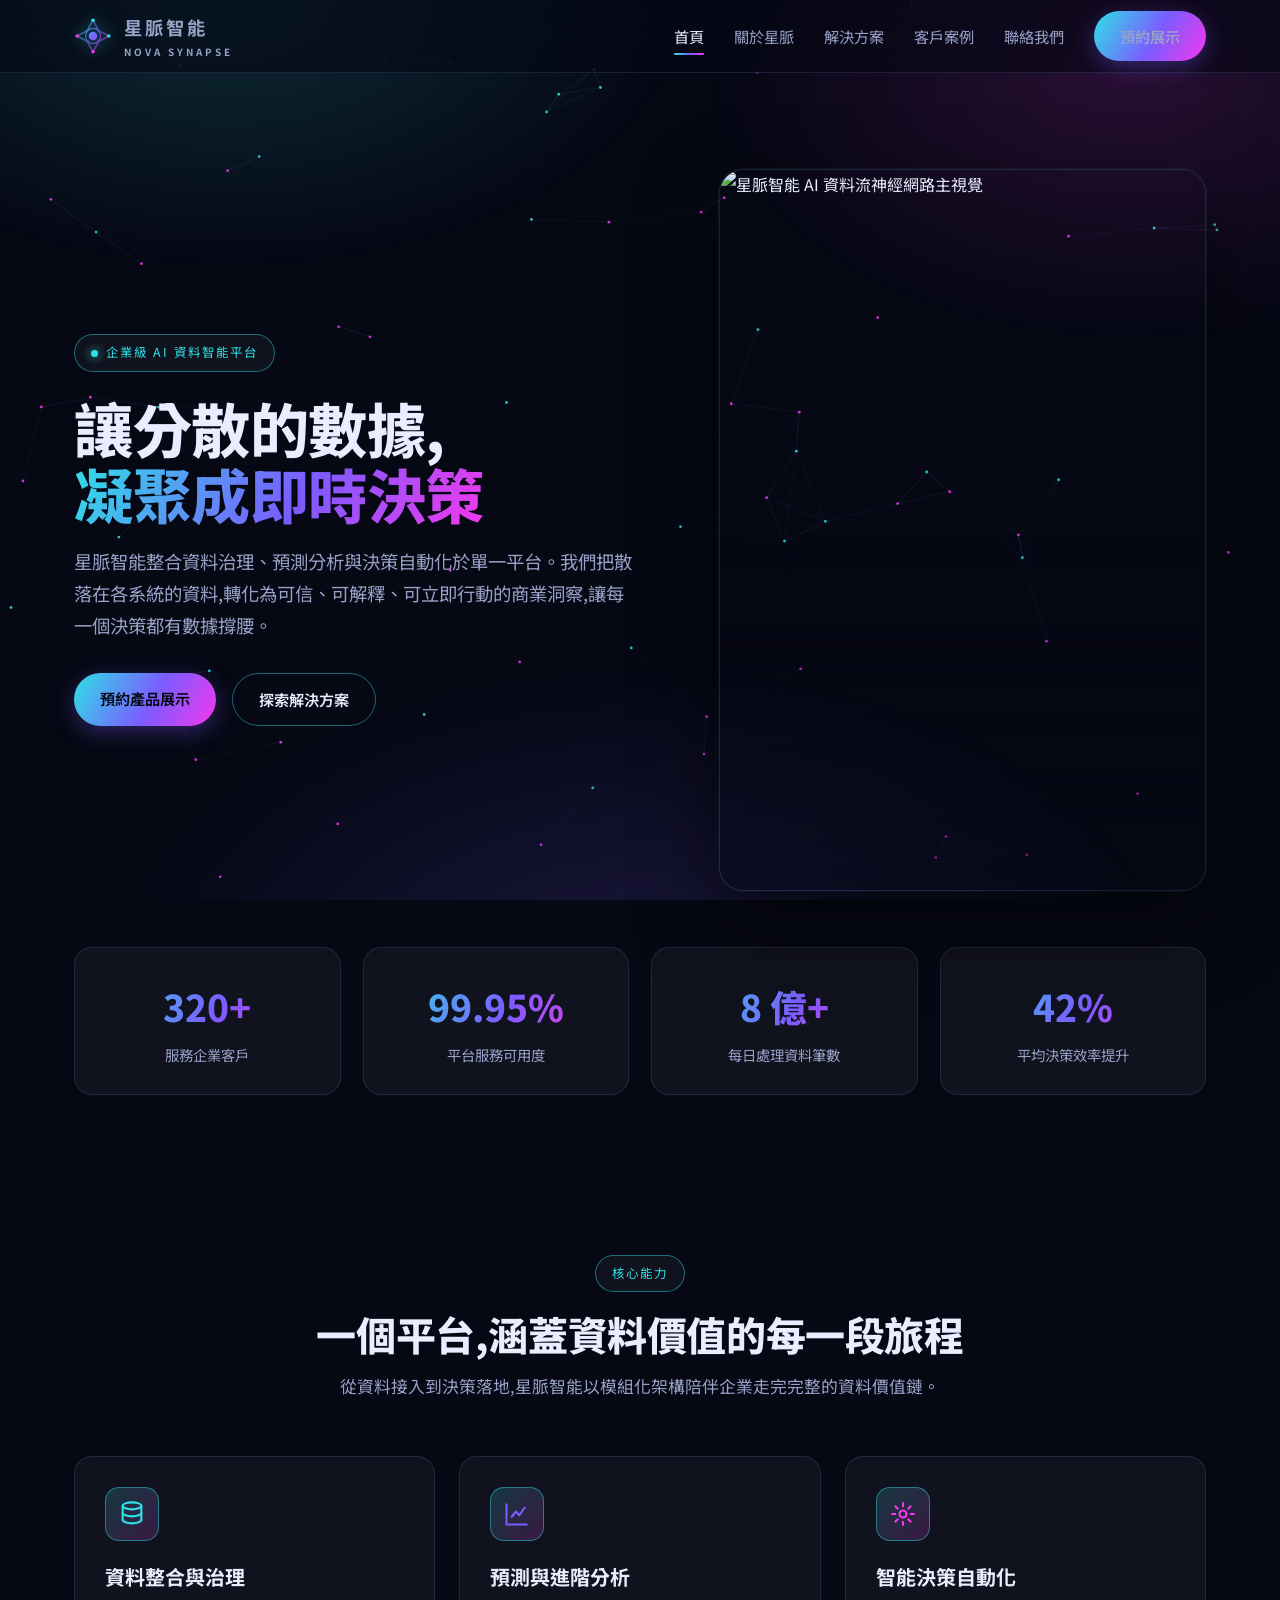
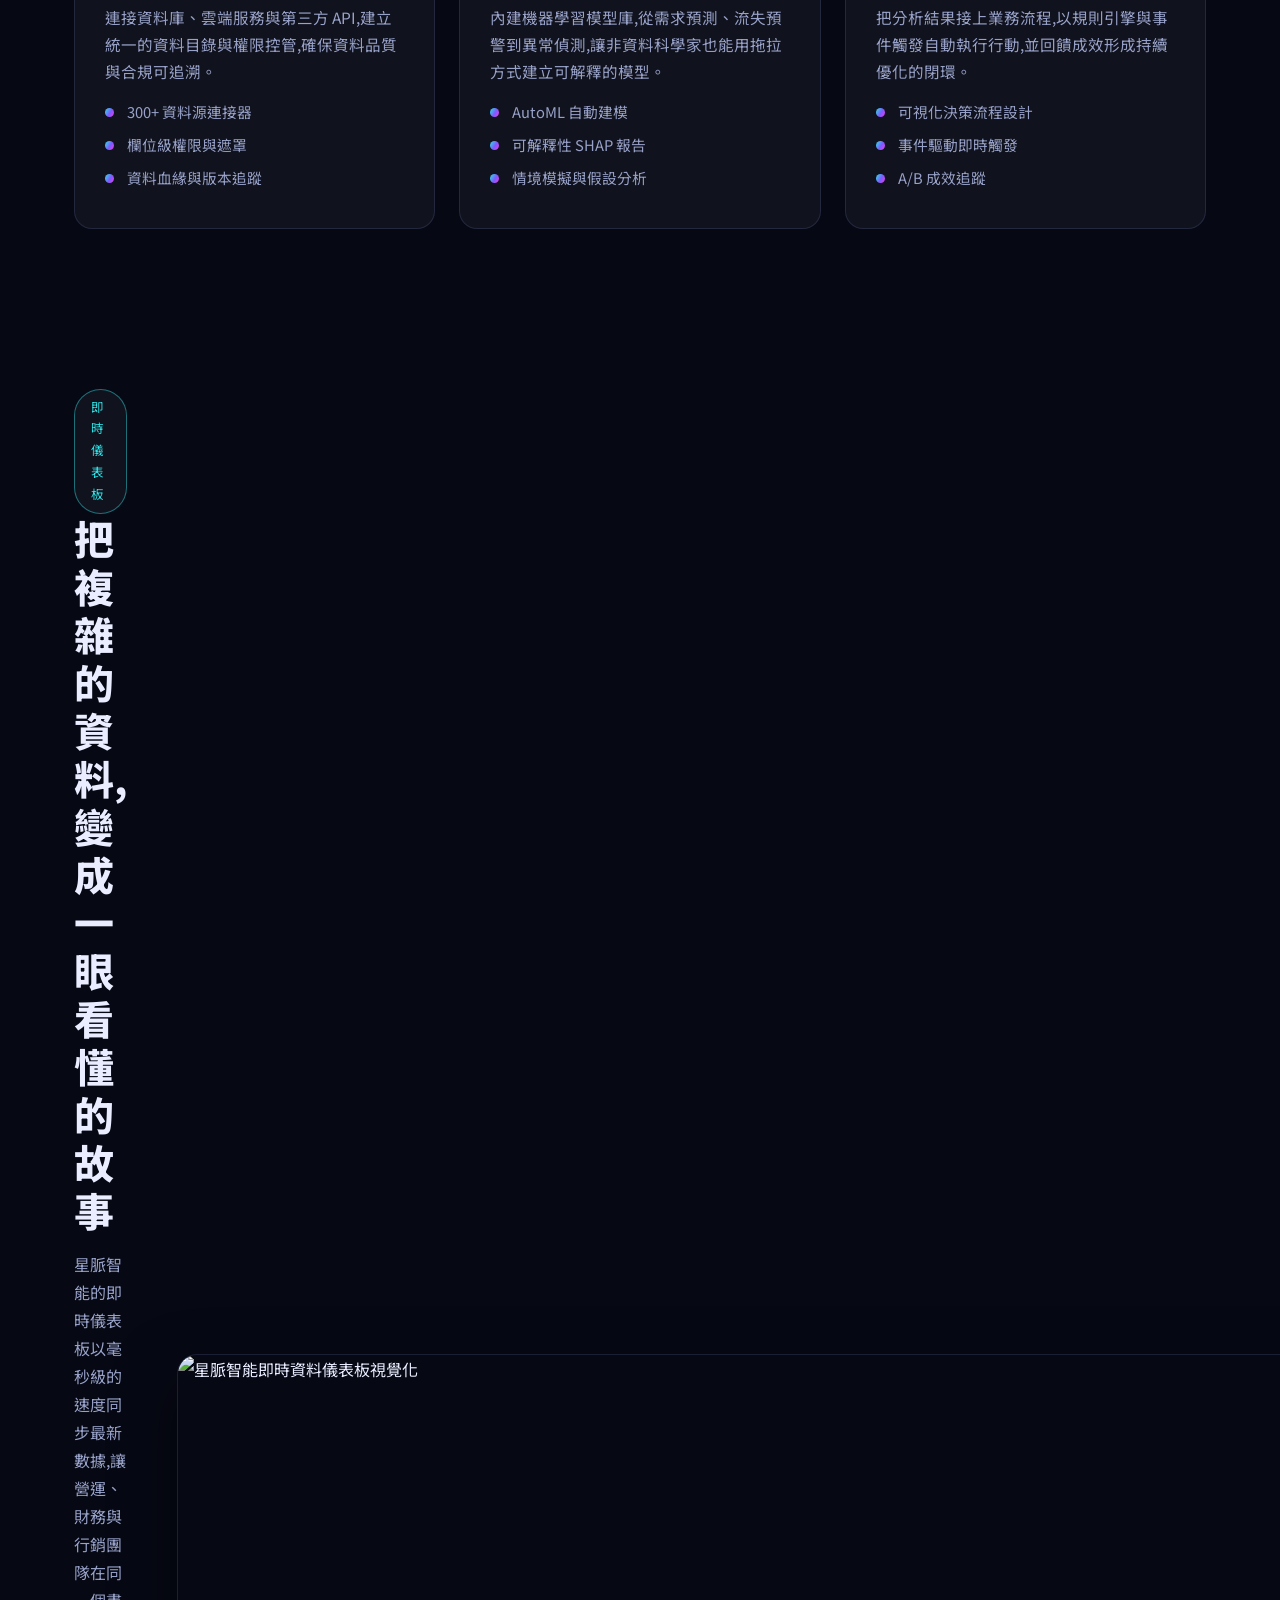
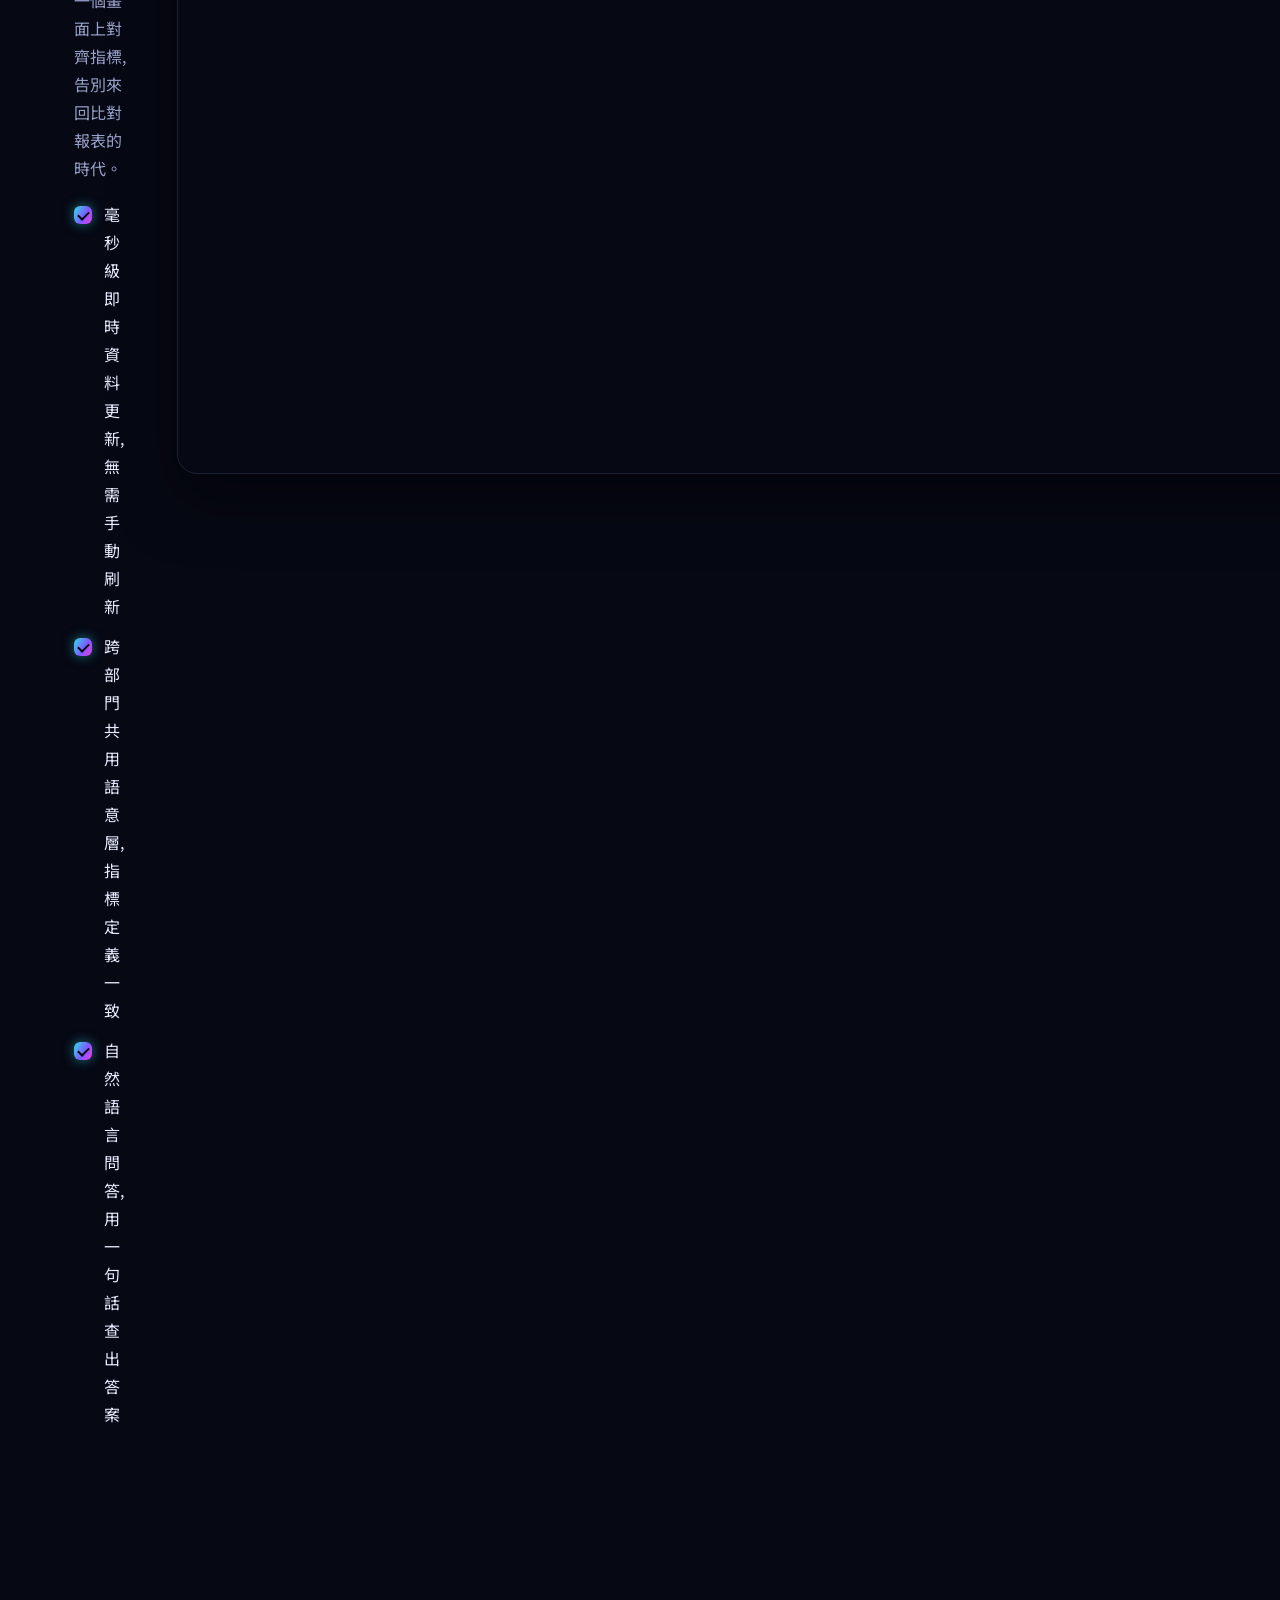
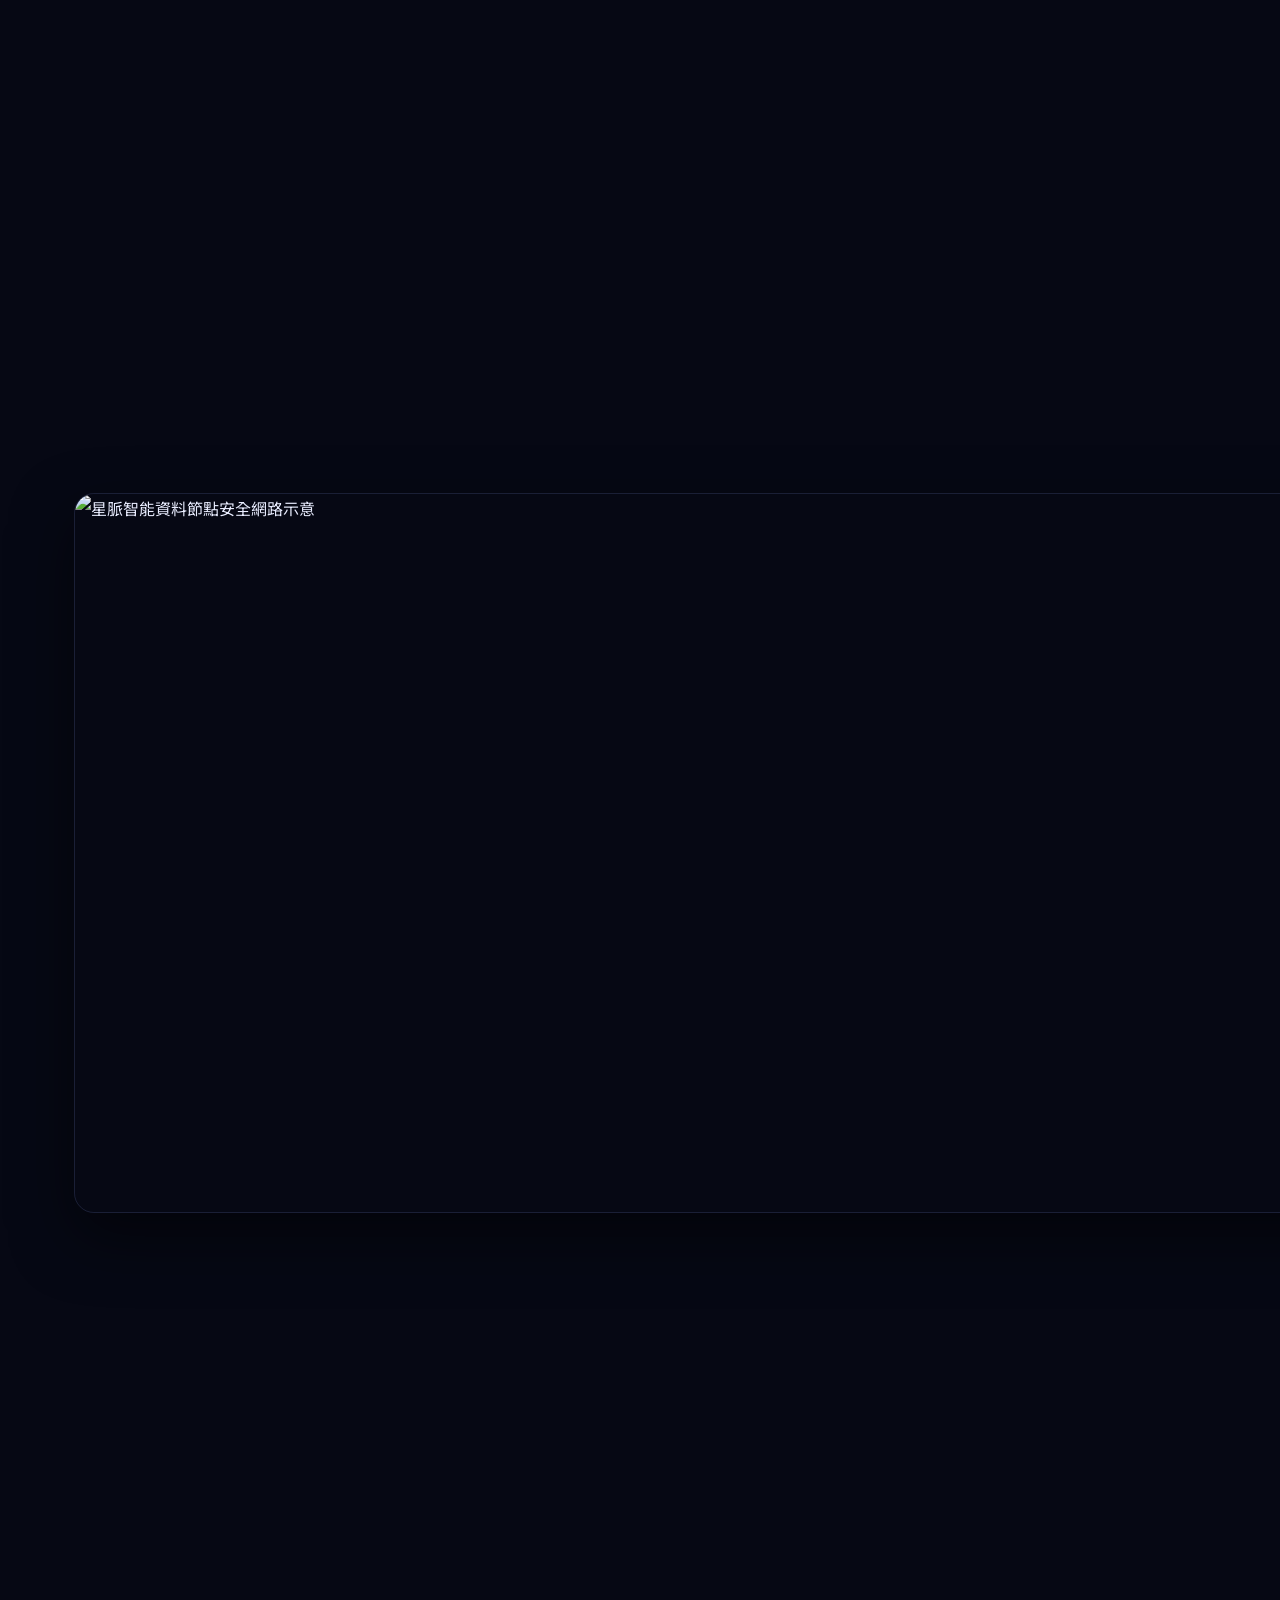
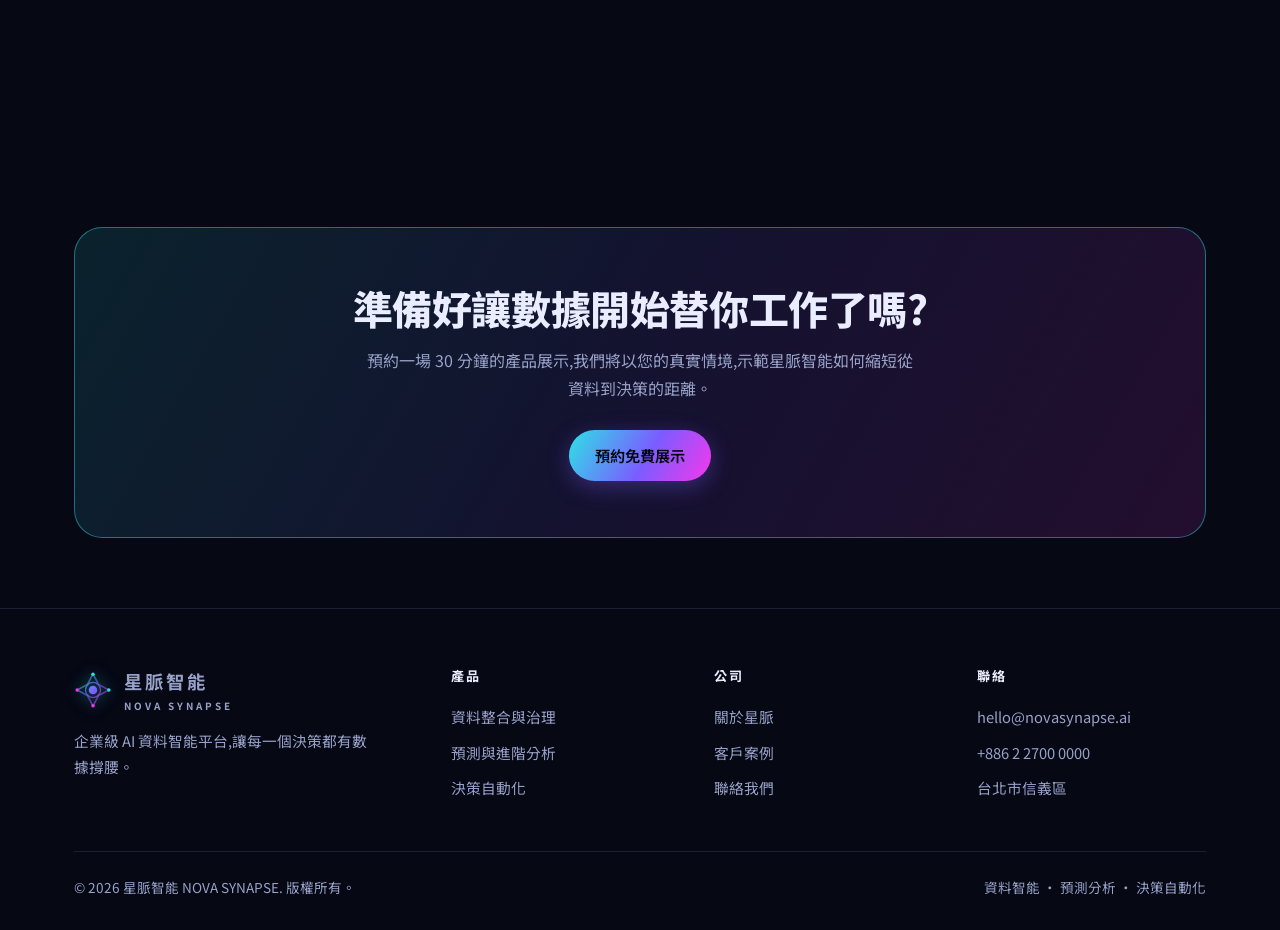
==== index.html @ aee72a31 "Initial commit: 星脈智能 NOVA SYNAPSE 預覽站 (5 頁)" ====
<!DOCTYPE html>
<html lang="zh-Hant">
<head>
<meta charset="UTF-8">
<meta name="viewport" content="width=device-width, initial-scale=1">
<title>星脈智能 NOVA SYNAPSE｜企業級 AI 資料智能與決策自動化平台</title>
<meta name="description" content="星脈智能 NOVA SYNAPSE 是企業級 AI 資料智能平台,整合資料治理、預測分析與智能決策自動化,協助企業把分散的數據轉化為即時、可行動的商業洞察。">
<meta name="keywords" content="AI 資料智能,資料分析平台,預測分析,商業智慧,BI,決策自動化,資料治理,企業 AI,即時儀表板,數據驅動">
<link rel="canonical" href="https://izzo24.github.io/nova-synapse/">
<meta property="og:type" content="website">
<meta property="og:locale" content="zh_TW">
<meta property="og:site_name" content="星脈智能 NOVA SYNAPSE">
<meta property="og:title" content="星脈智能 NOVA SYNAPSE｜企業級 AI 資料智能與決策自動化平台">
<meta property="og:description" content="整合資料治理、預測分析與智能決策自動化,讓分散的數據轉化為即時、可行動的商業洞察。">
<meta property="og:url" content="https://izzo24.github.io/nova-synapse/">
<meta property="og:image" content="https://izzo24.github.io/nova-synapse/images/hero.webp">
<meta name="twitter:card" content="summary_large_image">
<meta name="theme-color" content="#060814">
<link rel="icon" href="./logo.svg" type="image/svg+xml">
<link rel="preconnect" href="https://fonts.googleapis.com">
<link rel="preconnect" href="https://fonts.gstatic.com" crossorigin>
<link href="https://fonts.googleapis.com/css2?family=Noto+Sans+TC:wght@400;500;700;800&family=Space+Grotesk:wght@500;700&display=swap" rel="stylesheet">
<link rel="stylesheet" href="./styles.css">
<script type="application/ld+json">
{
  "@context":"https://schema.org",
  "@type":"Organization",
  "name":"星脈智能 NOVA SYNAPSE",
  "alternateName":"NOVA SYNAPSE",
  "url":"https://izzo24.github.io/nova-synapse/",
  "logo":"https://izzo24.github.io/nova-synapse/logo.svg",
  "description":"企業級 AI 資料智能平台,提供資料治理、預測分析與智能決策自動化。",
  "foundingDate":"2019",
  "areaServed":"TW",
  "sameAs":["https://izzo24.github.io/nova-synapse/about.html"],
  "contactPoint":{"@type":"ContactPoint","contactType":"sales","email":"hello@novasynapse.ai","areaServed":"TW","availableLanguage":["zh-Hant","en"]}
}
</script>
</head>
<body>
<canvas id="bg-canvas"></canvas>

<header class="site">
  <div class="wrap nav">
    <a class="brand" href="./index.html">
      <img class="logo" src="./logo.svg" alt="星脈智能標誌" width="38" height="38">
      <span style="display:flex;flex-direction:column"><b>星脈智能</b><span>NOVA SYNAPSE</span></span>
    </a>
    <button class="nav-toggle" aria-label="開啟選單" aria-controls="menu" aria-expanded="false"><span></span><span></span><span></span></button>
    <ul class="menu" id="menu">
      <li><a href="./index.html" class="active">首頁</a></li>
      <li><a href="./about.html">關於星脈</a></li>
      <li><a href="./solutions.html">解決方案</a></li>
      <li><a href="./cases.html">客戶案例</a></li>
      <li><a href="./contact.html">聯絡我們</a></li>
      <li><a class="btn" href="./contact.html">預約展示</a></li>
    </ul>
  </div>
</header>

<main>
<section class="hero">
  <div class="wrap hero-grid">
    <div class="reveal">
      <span class="eyebrow"><span class="dot"></span>企業級 AI 資料智能平台</span>
      <h1>讓分散的數據,<br><span class="grad-text">凝聚成即時決策</span></h1>
      <p class="lead">星脈智能整合資料治理、預測分析與決策自動化於單一平台。我們把散落在各系統的資料,轉化為可信、可解釋、可立即行動的商業洞察,讓每一個決策都有數據撐腰。</p>
      <div class="hero-actions">
        <a class="btn" href="./contact.html">預約產品展示</a>
        <a class="btn ghost" href="./solutions.html">探索解決方案</a>
      </div>
    </div>
    <div class="hero-visual reveal">
      <img src="./images/hero.webp" alt="星脈智能 AI 資料流神經網路主視覺" width="1280" height="720" loading="eager">
    </div>
  </div>
  <div class="wrap">
    <div class="stats">
      <div class="stat reveal"><div class="num">320+</div><div class="label">服務企業客戶</div></div>
      <div class="stat reveal"><div class="num">99.95%</div><div class="label">平台服務可用度</div></div>
      <div class="stat reveal"><div class="num">8 億+</div><div class="label">每日處理資料筆數</div></div>
      <div class="stat reveal"><div class="num">42%</div><div class="label">平均決策效率提升</div></div>
    </div>
  </div>
</section>

<section>
  <div class="wrap">
    <div class="sec-head reveal">
      <span class="eyebrow">核心能力</span>
      <h2>一個平台,涵蓋資料價值的每一段旅程</h2>
      <p>從資料接入到決策落地,星脈智能以模組化架構陪伴企業走完完整的資料價值鏈。</p>
    </div>
    <div class="grid c3">
      <div class="card reveal">
        <div class="ic"><svg viewBox="0 0 24 24" fill="none" stroke="#2de2e6" stroke-width="1.8"><ellipse cx="12" cy="5" rx="8" ry="3"/><path d="M4 5v6c0 1.7 3.6 3 8 3s8-1.3 8-3V5"/><path d="M4 11v6c0 1.7 3.6 3 8 3s8-1.3 8-3v-6"/></svg></div>
        <h3>資料整合與治理</h3>
        <p>連接資料庫、雲端服務與第三方 API,建立統一的資料目錄與權限控管,確保資料品質與合規可追溯。</p>
        <ul><li>300+ 資料源連接器</li><li>欄位級權限與遮罩</li><li>資料血緣與版本追蹤</li></ul>
      </div>
      <div class="card reveal">
        <div class="ic"><svg viewBox="0 0 24 24" fill="none" stroke="#7b5cff" stroke-width="1.8"><path d="M3 3v18h18"/><path d="M7 15l4-5 3 3 5-7"/></svg></div>
        <h3>預測與進階分析</h3>
        <p>內建機器學習模型庫,從需求預測、流失預警到異常偵測,讓非資料科學家也能用拖拉方式建立可解釋的模型。</p>
        <ul><li>AutoML 自動建模</li><li>可解釋性 SHAP 報告</li><li>情境模擬與假設分析</li></ul>
      </div>
      <div class="card reveal">
        <div class="ic"><svg viewBox="0 0 24 24" fill="none" stroke="#f637ec" stroke-width="1.8"><circle cx="12" cy="12" r="3"/><path d="M12 2v4M12 18v4M2 12h4M18 12h4M5 5l3 3M16 16l3 3M19 5l-3 3M8 16l-3 3"/></svg></div>
        <h3>智能決策自動化</h3>
        <p>把分析結果接上業務流程,以規則引擎與事件觸發自動執行行動,並回饋成效形成持續優化的閉環。</p>
        <ul><li>可視化決策流程設計</li><li>事件驅動即時觸發</li><li>A/B 成效追蹤</li></ul>
      </div>
    </div>
  </div>
</section>

<section>
  <div class="wrap">
    <div class="split reveal">
      <div class="txt">
        <span class="eyebrow">即時儀表板</span>
        <h2>把複雜的資料,變成一眼看懂的故事</h2>
        <p>星脈智能的即時儀表板以毫秒級的速度同步最新數據,讓營運、財務與行銷團隊在同一個畫面上對齊指標,告別來回比對報表的時代。</p>
        <ul class="tick">
          <li>毫秒級即時資料更新,無需手動刷新</li>
          <li>跨部門共用語意層,指標定義一致</li>
          <li>自然語言問答,用一句話查出答案</li>
        </ul>
      </div>
      <img src="./images/dashboard.webp" alt="星脈智能即時資料儀表板視覺化" width="1280" height="720" loading="lazy">
    </div>
  </div>
</section>

<section>
  <div class="wrap">
    <div class="split rev reveal">
      <div class="txt">
        <span class="eyebrow">安全與規模</span>
        <h2>為企業規模而生的可信架構</h2>
        <p>從資料加密、稽核軌跡到細緻的權限控管,星脈智能以企業級的安全標準運行,支援私有雲、公有雲與混合部署,隨業務成長彈性擴充。</p>
        <ul class="tick">
          <li>端對端加密與完整稽核軌跡</li>
          <li>符合 GDPR 與個資法的治理框架</li>
          <li>水平擴展,單日處理數十億筆資料</li>
        </ul>
      </div>
      <img src="./images/network.webp" alt="星脈智能資料節點安全網路示意" width="1280" height="720" loading="lazy">
    </div>
  </div>
</section>
</main>

<div class="cta">
  <div class="cta-inner reveal">
    <h2>準備好讓數據開始替你工作了嗎?</h2>
    <p>預約一場 30 分鐘的產品展示,我們將以您的真實情境,示範星脈智能如何縮短從資料到決策的距離。</p>
    <a class="btn" href="./contact.html">預約免費展示</a>
  </div>
</div>

<footer class="site">
  <div class="wrap">
    <div class="f-grid">
      <div>
        <a class="brand" href="./index.html">
          <img class="logo" src="./logo.svg" alt="星脈智能標誌" width="38" height="38">
          <span style="display:flex;flex-direction:column"><b>星脈智能</b><span>NOVA SYNAPSE</span></span>
        </a>
        <p class="f-desc">企業級 AI 資料智能平台,讓每一個決策都有數據撐腰。</p>
      </div>
      <div class="f-col"><h4>產品</h4>
        <a href="./solutions.html">資料整合與治理</a>
        <a href="./solutions.html">預測與進階分析</a>
        <a href="./solutions.html">決策自動化</a>
      </div>
      <div class="f-col"><h4>公司</h4>
        <a href="./about.html">關於星脈</a>
        <a href="./cases.html">客戶案例</a>
        <a href="./contact.html">聯絡我們</a>
      </div>
      <div class="f-col"><h4>聯絡</h4>
        <a href="mailto:hello@novasynapse.ai">hello@novasynapse.ai</a>
        <a href="tel:+886227000000">+886 2 2700 0000</a>
        <a href="./contact.html">台北市信義區</a>
      </div>
    </div>
    <div class="f-bot">
      <span>© 2026 星脈智能 NOVA SYNAPSE. 版權所有。</span>
      <span>資料智能 · 預測分析 · 決策自動化</span>
    </div>
  </div>
</footer>
<script src="./main.js"></script>
</body>
</html>
---- styles.css ----
/* ===== 星脈智能 NOVA SYNAPSE — 未來感 × 霓虹 ===== */
:root{
  --bg:#060814;
  --bg-2:#0a0e22;
  --surface:rgba(255,255,255,.045);
  --surface-2:rgba(255,255,255,.07);
  --border:rgba(124,140,210,.18);
  --border-glow:rgba(45,226,230,.45);
  --cyan:#2de2e6;
  --violet:#7b5cff;
  --magenta:#f637ec;
  --text:#e9edff;
  --muted:#98a2c8;
  --grad:linear-gradient(120deg,var(--cyan),var(--violet) 55%,var(--magenta));
  --maxw:1180px;
  --r:18px;
}
*{box-sizing:border-box;margin:0;padding:0}
html{scroll-behavior:smooth}
body{
  font-family:"Noto Sans TC","Space Grotesk",system-ui,-apple-system,"PingFang TC","Microsoft JhengHei",sans-serif;
  background:var(--bg);
  color:var(--text);
  line-height:1.75;
  overflow-x:hidden;
  -webkit-font-smoothing:antialiased;
}
#bg-canvas{position:fixed;inset:0;z-index:-2;width:100%;height:100%}
body::before{
  content:"";position:fixed;inset:0;z-index:-1;pointer-events:none;
  background:
    radial-gradient(60% 50% at 18% 0%,rgba(45,226,230,.16),transparent 60%),
    radial-gradient(55% 50% at 88% 8%,rgba(246,55,236,.14),transparent 60%),
    radial-gradient(70% 60% at 50% 110%,rgba(123,92,255,.18),transparent 60%);
}
a{color:inherit;text-decoration:none;transition:.25s}
img{max-width:100%;display:block}
.wrap{max-width:var(--maxw);margin:0 auto;padding:0 24px}
.grad-text{background:var(--grad);-webkit-background-clip:text;background-clip:text;-webkit-text-fill-color:transparent;color:transparent}

/* ===== Nav ===== */
header.site{position:sticky;top:0;z-index:50;backdrop-filter:blur(14px);
  background:rgba(6,8,20,.6);border-bottom:1px solid var(--border)}
.nav{display:flex;align-items:center;justify-content:space-between;height:72px}
.brand{display:flex;align-items:center;gap:12px;font-weight:700;letter-spacing:.5px}
.brand .logo{width:38px;height:38px;filter:drop-shadow(0 0 8px rgba(45,226,230,.55))}
.brand b{font-size:1.15rem}
.brand span{font-size:.62rem;letter-spacing:3px;color:var(--muted);display:block;text-transform:uppercase}
.menu{display:flex;gap:30px;align-items:center;list-style:none}
.menu a{color:var(--muted);font-size:.95rem;position:relative}
.menu a:hover,.menu a.active{color:var(--text)}
.menu a.active::after,.menu a:hover::after{content:"";position:absolute;left:0;bottom:-8px;width:100%;height:2px;background:var(--grad);border-radius:2px}
.btn{display:inline-block;padding:12px 26px;border-radius:999px;font-weight:600;font-size:.95rem;
  background:var(--grad);color:#04060f;box-shadow:0 6px 22px rgba(123,92,255,.35);border:none;cursor:pointer}
.btn:hover{transform:translateY(-2px);box-shadow:0 10px 30px rgba(45,226,230,.45)}
.btn.ghost{background:transparent;color:var(--text);border:1px solid var(--border-glow);box-shadow:none}
.btn.ghost:hover{background:var(--surface);box-shadow:0 0 18px rgba(45,226,230,.25)}
.nav-toggle{display:none;background:none;border:1px solid var(--border);border-radius:10px;width:44px;height:44px;cursor:pointer}
.nav-toggle span{display:block;width:20px;height:2px;background:var(--text);margin:4px auto;transition:.3s}

/* ===== Hero ===== */
.hero{position:relative;padding:96px 0 80px;overflow:hidden}
.hero-grid{display:grid;grid-template-columns:1.1fr .9fr;gap:50px;align-items:center}
.eyebrow{display:inline-flex;align-items:center;gap:8px;font-size:.78rem;letter-spacing:2px;text-transform:uppercase;
  color:var(--cyan);border:1px solid var(--border-glow);padding:7px 16px;border-radius:999px;background:var(--surface)}
.eyebrow .dot{width:7px;height:7px;border-radius:50%;background:var(--cyan);box-shadow:0 0 10px var(--cyan)}
h1{font-size:clamp(2.3rem,5vw,3.7rem);line-height:1.12;font-weight:800;letter-spacing:-.5px;margin:22px 0 18px}
.hero p.lead{font-size:1.15rem;color:var(--muted);max-width:560px;margin-bottom:32px}
.hero-actions{display:flex;gap:16px;flex-wrap:wrap}
.hero-visual{position:relative;border-radius:24px;overflow:hidden;border:1px solid var(--border);
  box-shadow:0 30px 80px rgba(0,0,0,.55),0 0 0 1px rgba(45,226,230,.08)}
.hero-visual img{width:100%;aspect-ratio:16/9;object-fit:cover}
.hero-visual::after{content:"";position:absolute;inset:0;background:linear-gradient(180deg,transparent 50%,rgba(6,8,20,.5))}

/* ===== Sections ===== */
section{padding:80px 0}
.sec-head{max-width:680px;margin:0 auto 54px;text-align:center}
.sec-head .eyebrow{margin-bottom:18px}
h2{font-size:clamp(1.7rem,3.4vw,2.5rem);font-weight:800;letter-spacing:-.4px;line-height:1.2}
.sec-head p{color:var(--muted);margin-top:14px;font-size:1.05rem}
h3{font-size:1.25rem;font-weight:700;margin-bottom:10px}

/* ===== Stats ===== */
.stats{display:grid;grid-template-columns:repeat(4,1fr);gap:22px;margin-top:56px}
.stat{background:var(--surface);border:1px solid var(--border);border-radius:var(--r);padding:26px;text-align:center}
.stat .num{font-size:2.3rem;font-weight:800;background:var(--grad);-webkit-background-clip:text;background-clip:text;-webkit-text-fill-color:transparent}
.stat .label{color:var(--muted);font-size:.9rem;margin-top:4px}

/* ===== Cards grid ===== */
.grid{display:grid;gap:24px}
.grid.c3{grid-template-columns:repeat(3,1fr)}
.grid.c2{grid-template-columns:repeat(2,1fr)}
.card{background:var(--surface);border:1px solid var(--border);border-radius:var(--r);padding:30px;transition:.3s;position:relative;overflow:hidden}
.card:hover{transform:translateY(-5px);border-color:var(--border-glow);background:var(--surface-2);box-shadow:0 18px 50px rgba(0,0,0,.5)}
.card .ic{width:54px;height:54px;border-radius:14px;display:grid;place-items:center;margin-bottom:18px;
  background:linear-gradient(135deg,rgba(45,226,230,.18),rgba(246,55,236,.18));border:1px solid var(--border-glow)}
.card .ic svg{width:28px;height:28px}
.card p{color:var(--muted);font-size:.97rem}
.card ul{list-style:none;margin-top:14px}
.card ul li{color:var(--muted);font-size:.92rem;padding-left:22px;position:relative;margin-bottom:7px}
.card ul li::before{content:"";position:absolute;left:0;top:9px;width:9px;height:9px;border-radius:50%;background:var(--grad)}

/* ===== Feature split ===== */
.split{display:grid;grid-template-columns:1fr 1fr;gap:50px;align-items:center}
.split img{border-radius:20px;border:1px solid var(--border);box-shadow:0 24px 60px rgba(0,0,0,.5);aspect-ratio:16/9;object-fit:cover;width:100%}
.split.rev .txt{order:2}
.split .txt h2{margin-bottom:16px}
.split .txt p{color:var(--muted);margin-bottom:14px}
.tick{list-style:none;margin-top:18px}
.tick li{padding-left:30px;position:relative;margin-bottom:12px;color:var(--text)}
.tick li::before{content:"";position:absolute;left:0;top:6px;width:18px;height:18px;border-radius:6px;
  background:var(--grad);box-shadow:0 0 12px rgba(45,226,230,.5)}
.tick li::after{content:"";position:absolute;left:6px;top:9px;width:5px;height:9px;border:2px solid #04060f;border-top:0;border-left:0;transform:rotate(45deg)}

/* ===== CTA band ===== */
.cta{margin:40px auto 0;max-width:var(--maxw);padding:0 24px}
.cta-inner{background:linear-gradient(120deg,rgba(45,226,230,.12),rgba(123,92,255,.12),rgba(246,55,236,.12));
  border:1px solid var(--border-glow);border-radius:28px;padding:56px 40px;text-align:center}
.cta-inner h2{margin-bottom:14px}
.cta-inner p{color:var(--muted);max-width:560px;margin:0 auto 28px}

/* ===== Timeline ===== */
.timeline{max-width:780px;margin:0 auto;position:relative;padding-left:34px}
.timeline::before{content:"";position:absolute;left:7px;top:6px;bottom:6px;width:2px;background:var(--grad)}
.tl{position:relative;margin-bottom:34px}
.tl::before{content:"";position:absolute;left:-34px;top:4px;width:16px;height:16px;border-radius:50%;
  background:var(--bg);border:3px solid var(--cyan);box-shadow:0 0 12px var(--cyan)}
.tl .yr{color:var(--cyan);font-weight:700;font-size:.95rem}

/* ===== Cases ===== */
.case{display:grid;grid-template-columns:.9fr 1.1fr;gap:0;background:var(--surface);border:1px solid var(--border);
  border-radius:var(--r);overflow:hidden;margin-bottom:28px}
.case img{height:100%;min-height:240px;object-fit:cover;width:100%}
.case .body{padding:34px}
.case .tag{display:inline-block;font-size:.74rem;letter-spacing:1px;text-transform:uppercase;color:var(--cyan);
  border:1px solid var(--border-glow);padding:4px 12px;border-radius:999px;margin-bottom:14px}
.case .body p{color:var(--muted);margin:10px 0}
.metrics{display:flex;gap:28px;margin-top:18px;flex-wrap:wrap}
.metrics div b{display:block;font-size:1.7rem;background:var(--grad);-webkit-background-clip:text;background-clip:text;-webkit-text-fill-color:transparent}
.metrics div span{color:var(--muted);font-size:.82rem}

/* ===== Form ===== */
.contact-grid{display:grid;grid-template-columns:1fr 1fr;gap:50px}
.field{margin-bottom:20px}
.field label{display:block;font-size:.9rem;margin-bottom:8px;color:var(--muted)}
.field input,.field textarea,.field select{width:100%;padding:14px 16px;background:var(--surface);
  border:1px solid var(--border);border-radius:12px;color:var(--text);font-family:inherit;font-size:.97rem}
.field input:focus,.field textarea:focus,.field select:focus{outline:none;border-color:var(--border-glow);box-shadow:0 0 0 3px rgba(45,226,230,.12)}
.field textarea{min-height:130px;resize:vertical}
.info-row{display:flex;gap:14px;align-items:flex-start;margin-bottom:26px}
.info-row .ic{width:46px;height:46px;flex:0 0 46px;border-radius:12px;display:grid;place-items:center;
  background:var(--surface);border:1px solid var(--border-glow)}
.info-row .ic svg{width:22px;height:22px}
.info-row b{display:block}
.info-row span{color:var(--muted);font-size:.92rem}

/* ===== Breadcrumb ===== */
.crumb{padding:22px 0 0;font-size:.86rem;color:var(--muted)}
.crumb a:hover{color:var(--cyan)}
.crumb span{color:var(--text)}

/* ===== Page header ===== */
.page-head{padding:70px 0 40px;text-align:center}
.page-head h1{margin:16px 0 12px}
.page-head p{color:var(--muted);max-width:620px;margin:0 auto;font-size:1.08rem}

/* ===== Footer ===== */
footer.site{border-top:1px solid var(--border);margin-top:70px;padding:56px 0 30px;background:rgba(6,8,20,.5)}
.f-grid{display:grid;grid-template-columns:1.5fr 1fr 1fr 1fr;gap:34px}
footer .brand{margin-bottom:14px}
footer p.f-desc{color:var(--muted);font-size:.92rem;max-width:300px}
.f-col h4{font-size:.82rem;letter-spacing:2px;text-transform:uppercase;color:var(--text);margin-bottom:16px}
.f-col a{display:block;color:var(--muted);font-size:.92rem;margin-bottom:10px}
.f-col a:hover{color:var(--cyan)}
.f-bot{border-top:1px solid var(--border);margin-top:40px;padding-top:24px;display:flex;justify-content:space-between;
  flex-wrap:wrap;gap:12px;color:var(--muted);font-size:.85rem}
.reveal{opacity:0;transform:translateY(26px);transition:.7s cubic-bezier(.2,.7,.2,1)}
.reveal.in{opacity:1;transform:none}

/* ===== Responsive ===== */
@media(max-width:900px){
  .hero-grid,.split,.contact-grid,.case{grid-template-columns:1fr}
  .split.rev .txt{order:0}
  .stats{grid-template-columns:repeat(2,1fr)}
  .grid.c3,.grid.c2{grid-template-columns:1fr}
  .f-grid{grid-template-columns:1fr 1fr}
  .case img{min-height:200px}
  .menu{position:fixed;inset:72px 0 auto 0;flex-direction:column;background:rgba(8,10,26,.97);
    backdrop-filter:blur(16px);padding:24px;gap:18px;border-bottom:1px solid var(--border);
    transform:translateY(-120%);transition:.35s;height:auto}
  .menu.open{transform:translateY(0)}
  .menu a{font-size:1.05rem}
  .nav-toggle{display:block}
}
@media(max-width:560px){
  .stats{grid-template-columns:1fr}
  .f-grid{grid-template-columns:1fr}
  section{padding:56px 0}
}
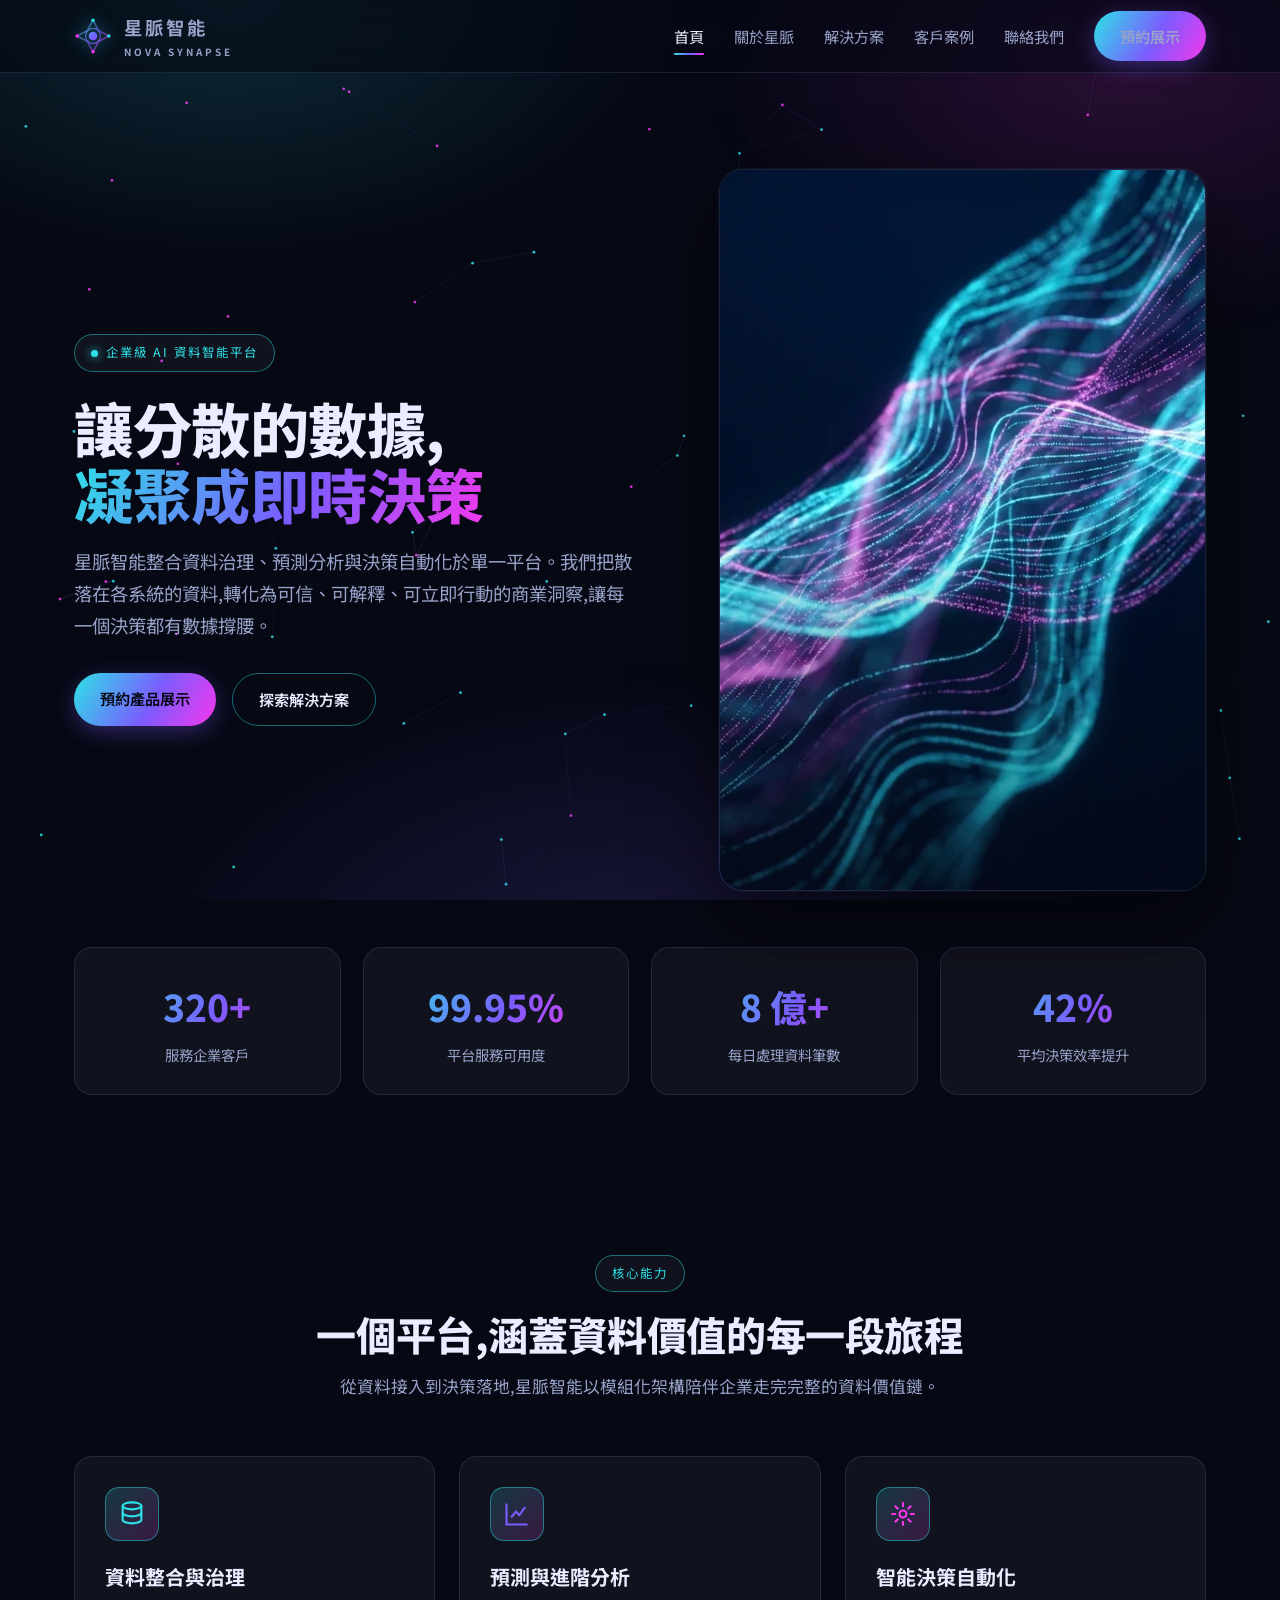
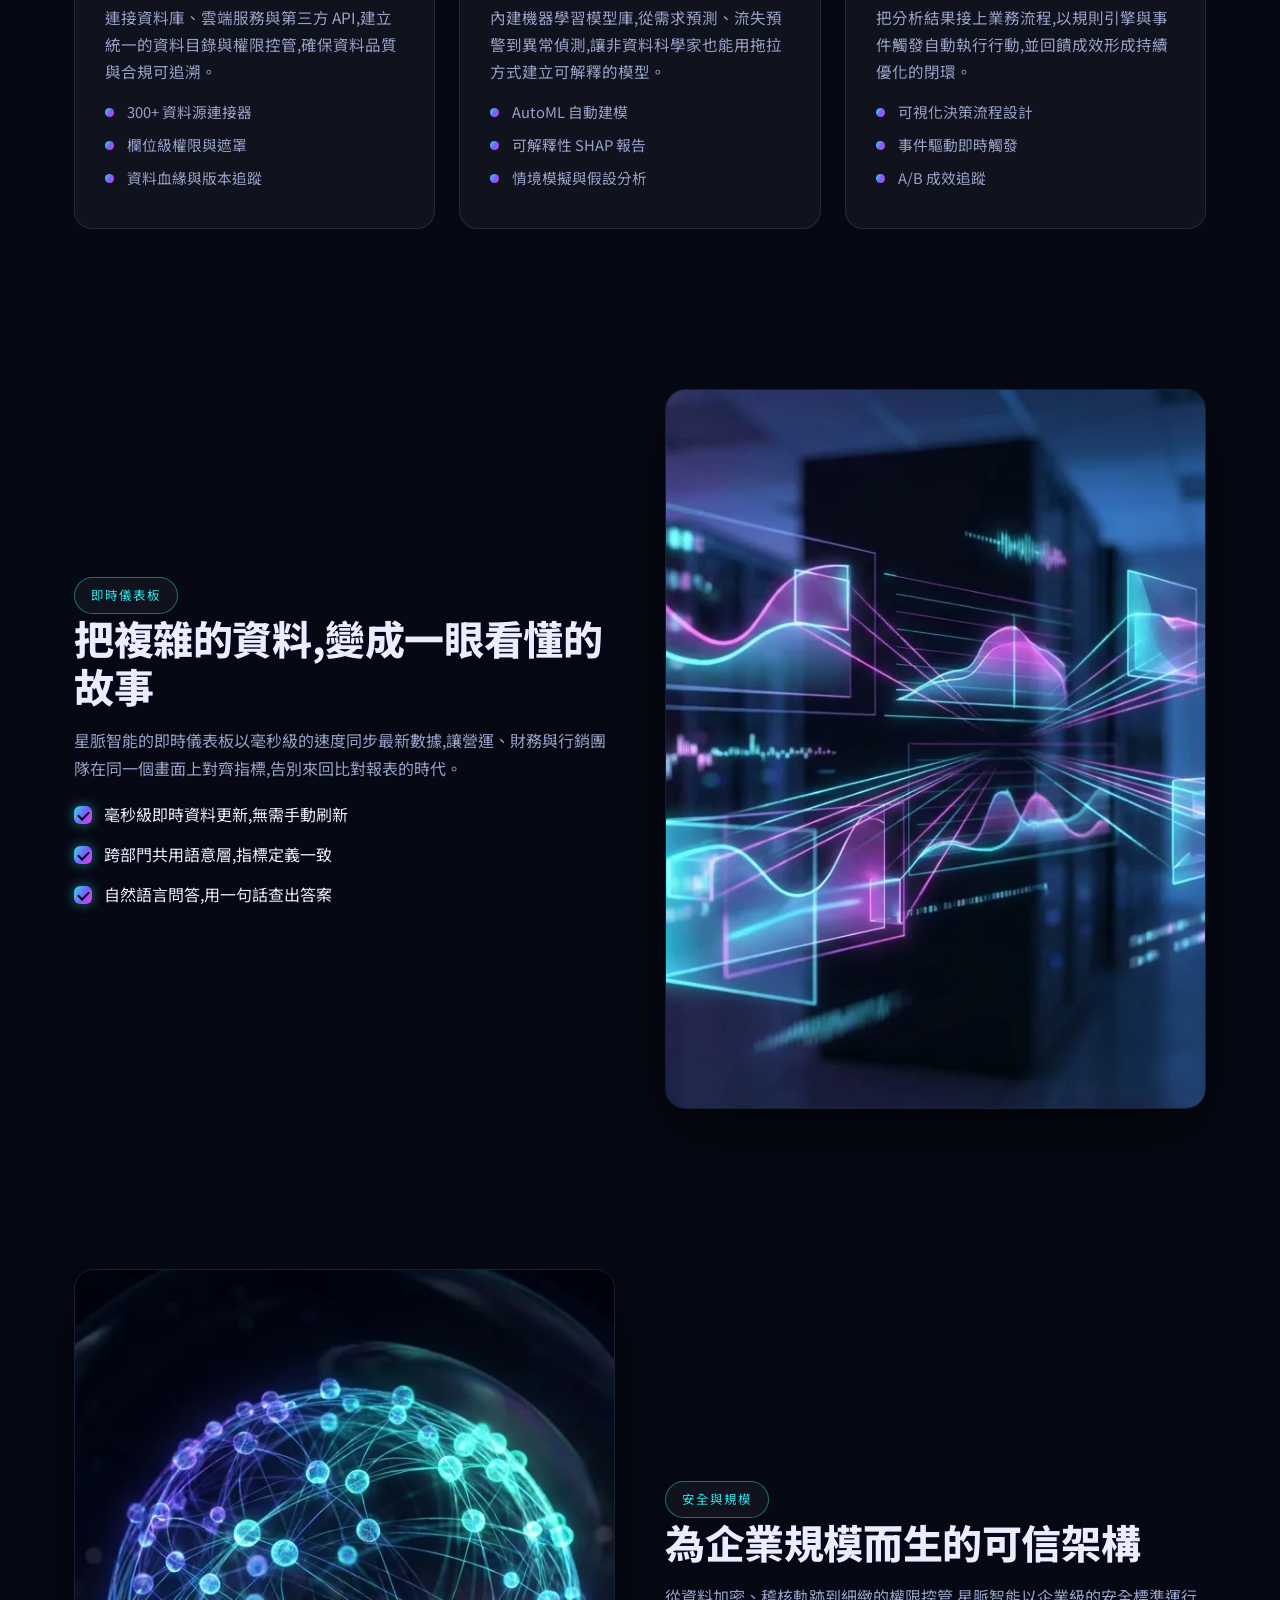
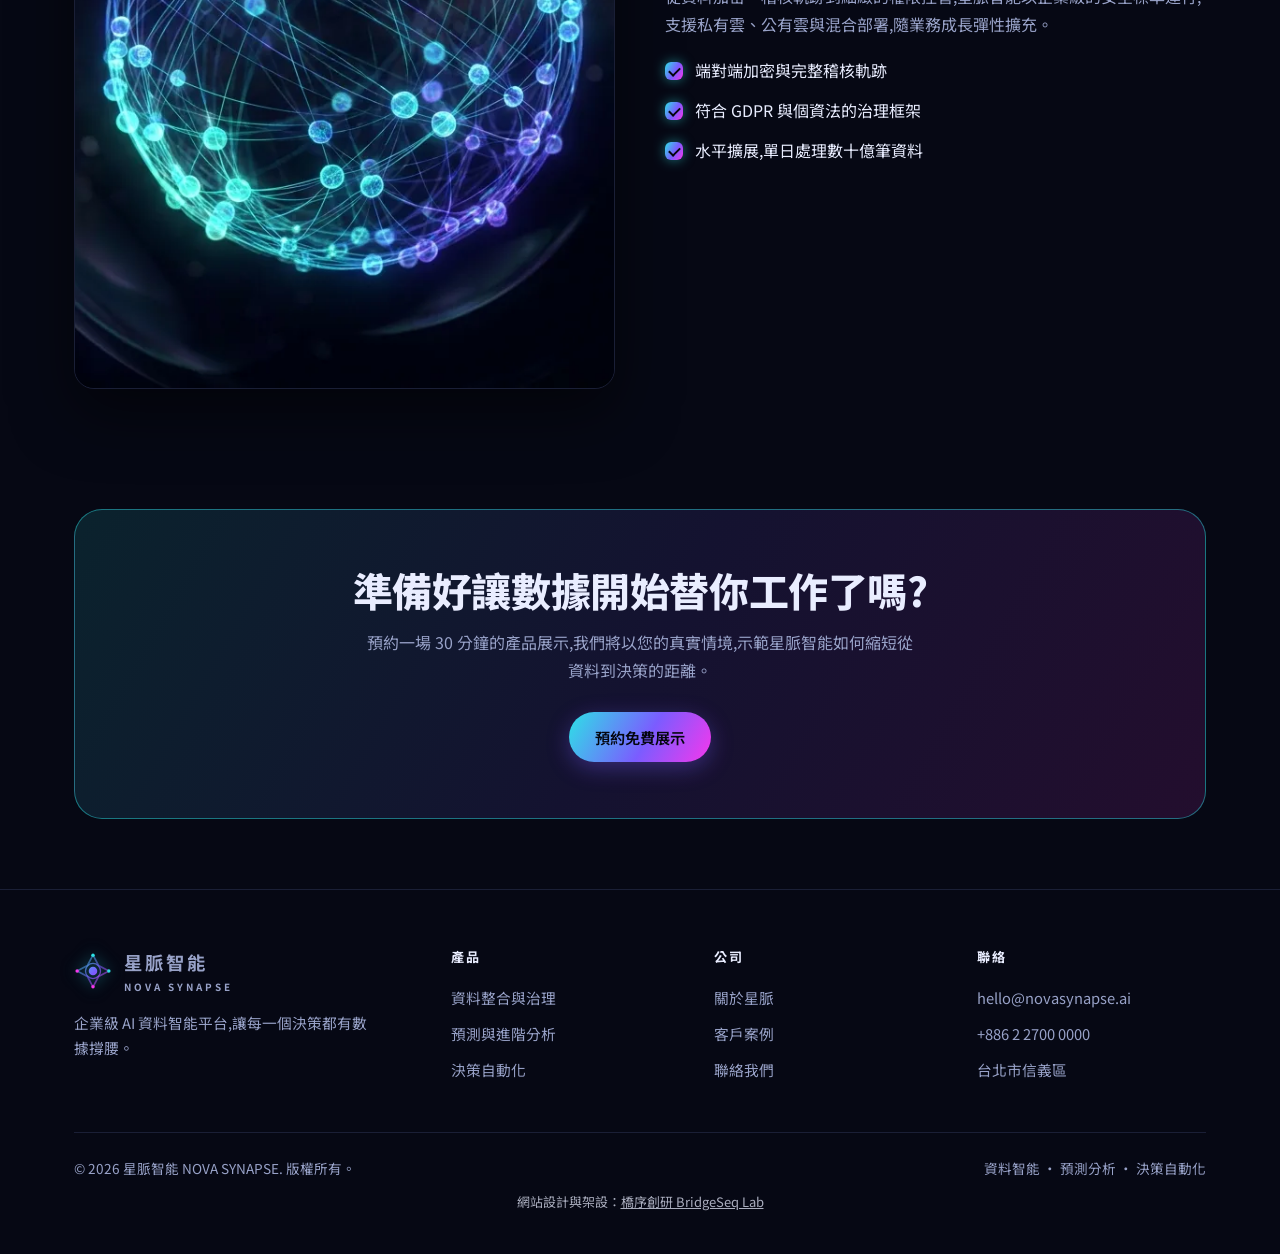
==== commit 0a518802: "footer:加入橋序創研製作宣告與連結" ====
--- a/index.html
+++ b/index.html
@@ -190,6 +190,7 @@
       <span>資料智能 · 預測分析 · 決策自動化</span>
     </div>
   </div>
+  <div class="bsl-credit" style="text-align:center;padding:10px 16px;font-size:13px;opacity:0.72;">網站設計與架設：<a href="https://bridgeseqlab.com" target="_blank" rel="noopener" style="color:inherit;text-decoration:underline;">橋序創研 BridgeSeq Lab</a></div>
 </footer>
 <script src="./main.js"></script>
 </body>
